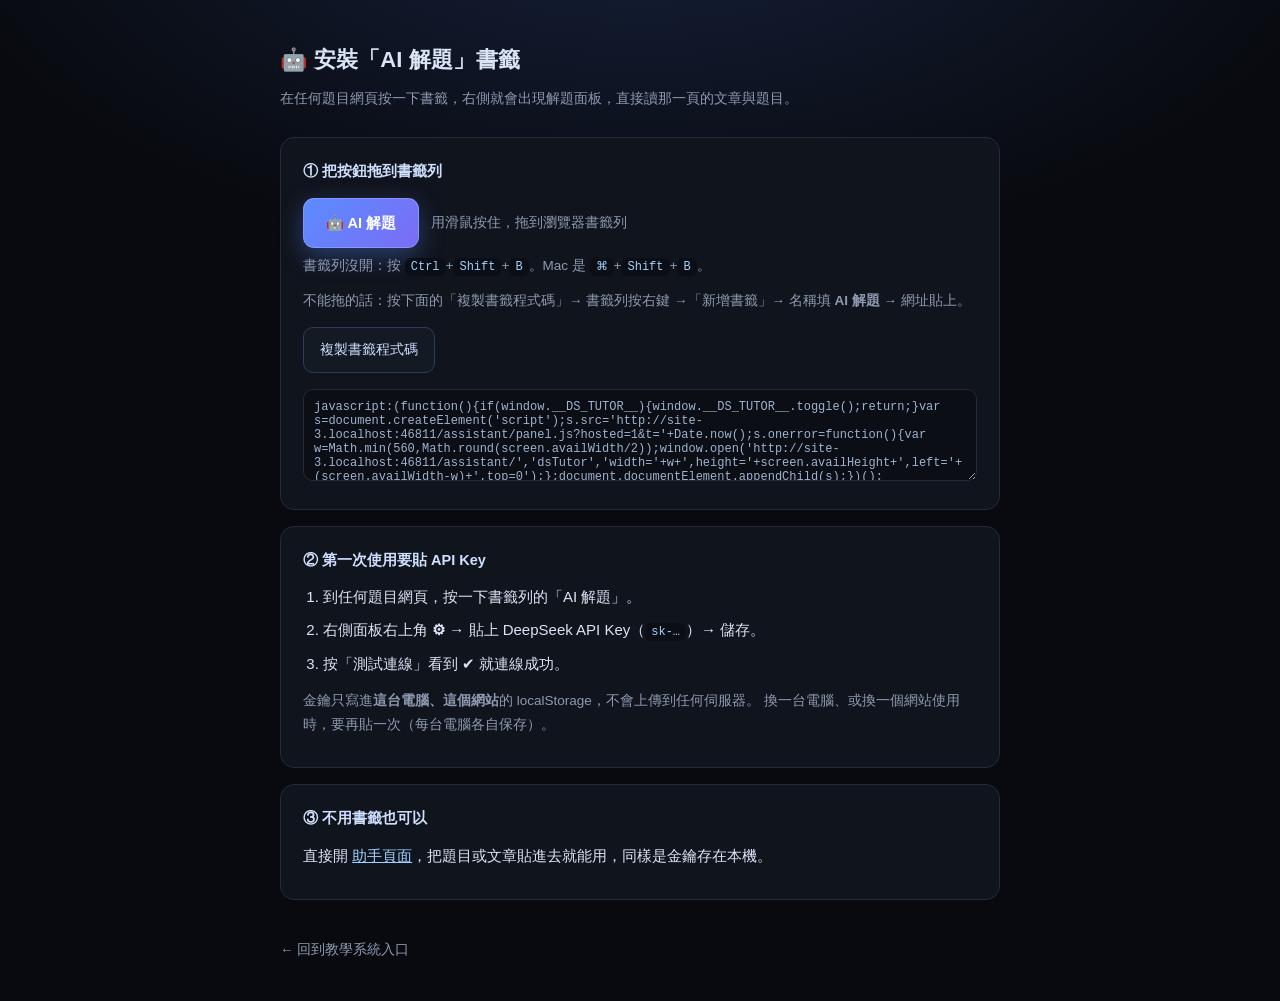
==== assistant/bookmark.html @ 1b5bcc29 "feat(assistant): 新增書籤安裝頁 /assistant/bookmark.html 產生 hosted 版 bookmarklet， 在任何題目網頁按一下就能在右側開啟面板（金鑰存在該" ====
<!doctype html>
<html lang="zh-Hant">
<head>
<meta charset="utf-8">
<meta name="viewport" content="width=device-width, initial-scale=1">
<title>安裝書籤小工具｜AI 學習助手</title>
<meta name="description" content="把 AI 學習助手變成書籤：在任何題目網頁按一下，右側就出現解題面板。">
<link rel="icon" href="data:image/svg+xml,%3Csvg xmlns='http://www.w3.org/2000/svg' viewBox='0 0 100 100'%3E%3Ctext y='.9em' font-size='90'%3E%F0%9F%A4%96%3C/text%3E%3C/svg%3E">
<style>
  :root { color-scheme: dark; }
  * { box-sizing: border-box; }
  body {
    margin: 0; min-height: 100vh; padding: 40px 20px;
    background: radial-gradient(1200px 600px at 50% -10%, #16203a 0%, #080a0f 60%);
    color: #dbe4f5;
    font: 400 15px/1.8 -apple-system, "Segoe UI", "Microsoft JhengHei", "PingFang TC", "Noto Sans TC", sans-serif;
  }
  .wrap { max-width: 720px; margin: 0 auto; }
  h1 { font-size: 22px; margin: 0 0 6px; letter-spacing: .01em; }
  .sub { color: #8e9ab1; margin: 0 0 26px; font-size: 14px; }
  .card {
    background: #10141d; border: 1px solid #232a38; border-radius: 14px;
    padding: 20px 22px; margin-bottom: 16px;
  }
  h2 { font-size: 14.5px; margin: 0 0 10px; color: #cfe0ff; }
  p { margin: 0 0 10px; }
  .muted { color: #8e9ab1; font-size: 13.5px; }
  .bm-row { display: flex; align-items: center; gap: 12px; flex-wrap: wrap; margin: 14px 0 6px; }
  .bm {
    display: inline-flex; align-items: center; gap: 8px;
    padding: 11px 22px; border-radius: 11px; text-decoration: none;
    background: linear-gradient(135deg, #5b8cff, #7b6cf6); color: #fff;
    font-weight: 700; font-size: 14.5px; box-shadow: 0 8px 24px rgba(91,140,255,.35);
    cursor: grab; border: 1px solid rgba(255,255,255,.18);
  }
  .bm:active { cursor: grabbing; }
  code, textarea {
    font-family: ui-monospace, Consolas, monospace; font-size: 12px;
  }
  code { background: #0b0e14; padding: 2px 6px; border-radius: 6px; color: #9fd0ff; }
  ol { padding-left: 20px; margin: 8px 0 0; }
  li { margin-bottom: 6px; }
  button.copy {
    padding: 10px 16px; border-radius: 10px; border: 1px solid #2f3d58;
    background: #141a24; color: #cfe0ff; font: inherit; font-size: 13.5px; cursor: pointer;
  }
  button.copy:hover { border-color: #5b8cff; }
  textarea {
    width: 100%; height: 92px; margin-top: 10px; padding: 10px; border-radius: 10px;
    background: #0b0e14; color: #9fb3d0; border: 1px solid #232a38; resize: vertical;
  }
  .back { display: inline-block; margin-top: 22px; color: #8e9ab1; text-decoration: none; font-size: 13.5px; }
  .back:hover { color: #cfe0ff; }
</style>
</head>
<body>
<div class="wrap">
  <h1>🤖 安裝「AI 解題」書籤</h1>
  <p class="sub">在任何題目網頁按一下書籤，右側就會出現解題面板，直接讀那一頁的文章與題目。</p>

  <div class="card">
    <h2>① 把按鈕拖到書籤列</h2>
    <div class="bm-row">
      <a class="bm" id="bm" href="#">🤖 AI 解題</a>
      <span class="muted">用滑鼠按住，拖到瀏覽器書籤列</span>
    </div>
    <p class="muted">書籤列沒開：按 <code>Ctrl</code>+<code>Shift</code>+<code>B</code>。Mac 是 <code>⌘</code>+<code>Shift</code>+<code>B</code>。</p>
    <p class="muted">不能拖的話：按下面的「複製書籤程式碼」→ 書籤列按右鍵 →「新增書籤」→ 名稱填 <b>AI 解題</b> → 網址貼上。</p>
    <div class="bm-row">
      <button class="copy" id="copy">複製書籤程式碼</button>
      <span class="muted" id="copied"></span>
    </div>
    <textarea id="code" readonly spellcheck="false"></textarea>
  </div>

  <div class="card">
    <h2>② 第一次使用要貼 API Key</h2>
    <ol>
      <li>到任何題目網頁，按一下書籤列的「AI 解題」。</li>
      <li>右側面板右上角 <b>⚙</b> → 貼上 DeepSeek API Key（<code>sk-…</code>）→ 儲存。</li>
      <li>按「測試連線」看到 ✔ 就連線成功。</li>
    </ol>
    <p class="muted" style="margin-top:12px">
      金鑰只寫進<b>這台電腦、這個網站</b>的 localStorage，不會上傳到任何伺服器。
      換一台電腦、或換一個網站使用時，要再貼一次（每台電腦各自保存）。
    </p>
  </div>

  <div class="card">
    <h2>③ 不用書籤也可以</h2>
    <p>直接開 <a href="./" style="color:#9fd0ff">助手頁面</a>，把題目或文章貼進去就能用，同樣是金鑰存在本機。</p>
  </div>

  <a class="back" href="../">← 回到教學系統入口</a>
</div>

<script>
(function () {
  var BASE = location.href.replace(/[^/]*$/, '');
  var CODE = "javascript:(function(){" +
    "if(window.__DS_TUTOR__){window.__DS_TUTOR__.toggle();return;}" +
    "var s=document.createElement('script');" +
    "s.src='" + BASE + "panel.js?hosted=1&t='+Date.now();" +
    "s.onerror=function(){" +
      "var w=Math.min(560,Math.round(screen.availWidth/2));" +
      "window.open('" + BASE + "','dsTutor','width='+w+',height='+screen.availHeight+',left='+(screen.availWidth-w)+',top=0');" +
    "};" +
    "document.documentElement.appendChild(s);})();";

  document.getElementById('bm').setAttribute('href', CODE);
  document.getElementById('code').value = CODE;

  document.getElementById('copy').onclick = function () {
    var ta = document.getElementById('code');
    ta.select();
    ta.setSelectionRange(0, 99999);
    var done = function () { document.getElementById('copied').textContent = '已複製 ✓'; };
    if (navigator.clipboard && navigator.clipboard.writeText) {
      navigator.clipboard.writeText(CODE).then(done, function () { document.execCommand('copy'); done(); });
    } else {
      document.execCommand('copy'); done();
    }
  };
})();
</script>
</body>
</html>
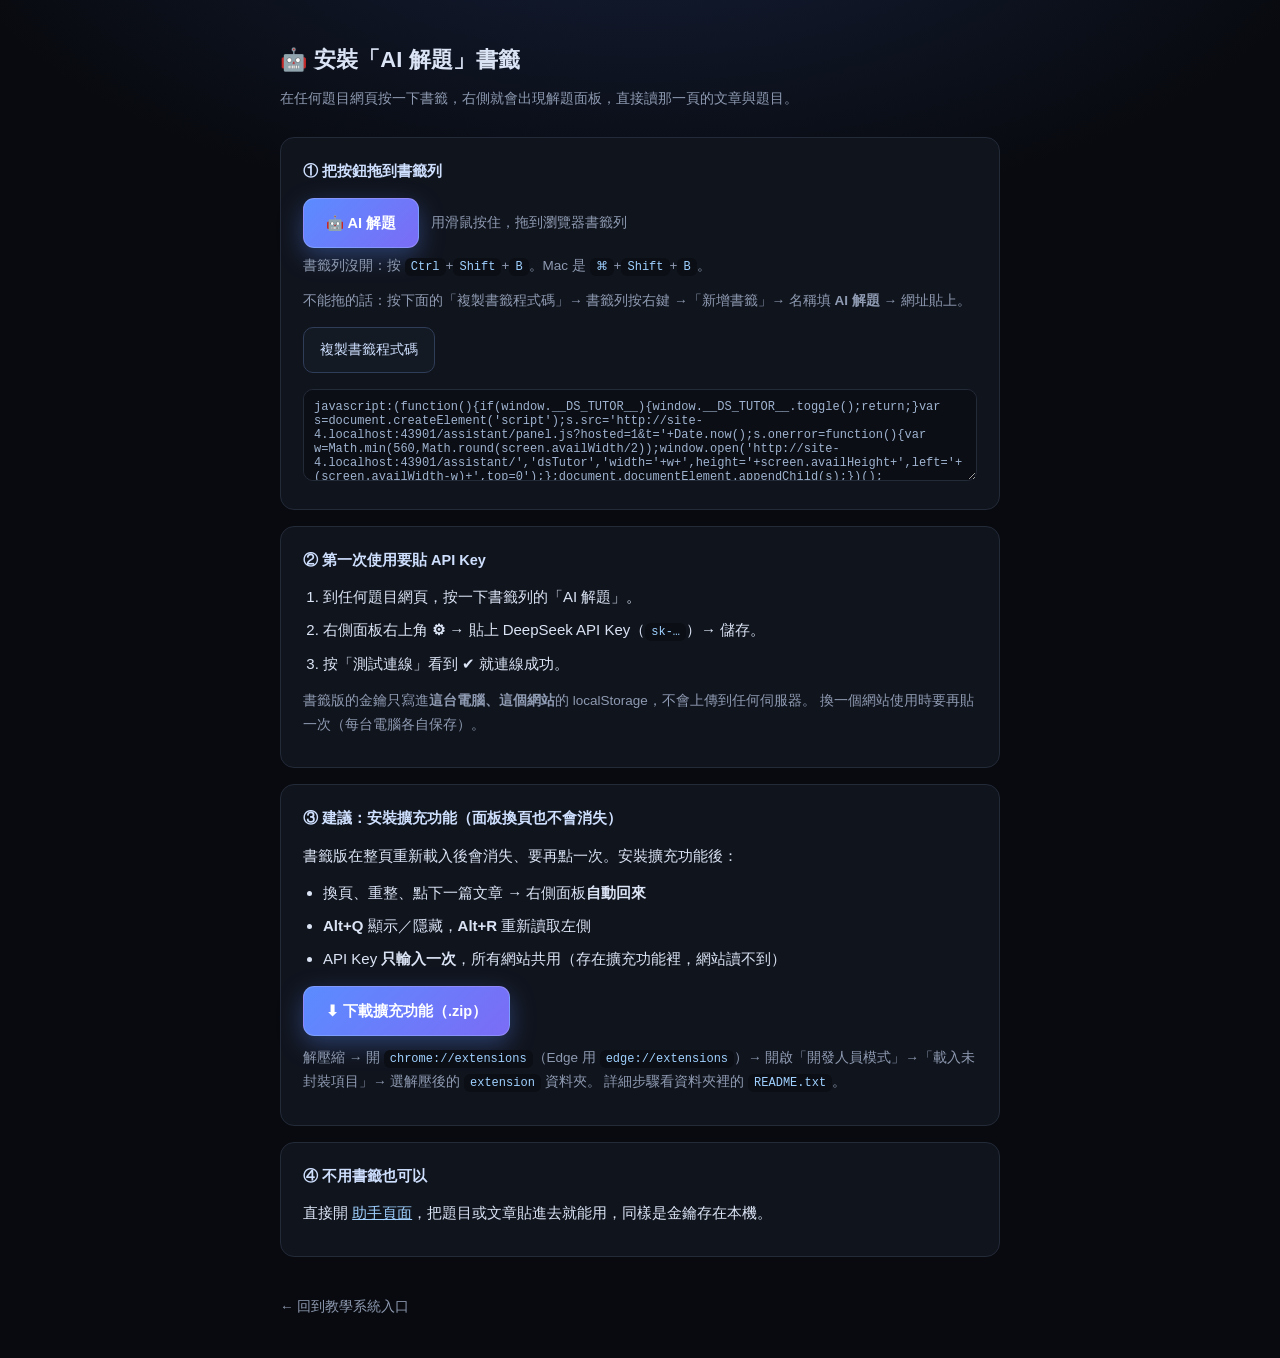
==== commit 06451a89: "feat(assistant): 瀏覽器擴充功能（面板常駐、Alt+Q、金鑰一次輸入） - 新增 assistant/extension/：MV3 擴充功能，content script 在每個頁面自" ====
--- a/assistant/bookmark.html
+++ b/assistant/bookmark.html
@@ -81,13 +81,31 @@
       <li>按「測試連線」看到 ✔ 就連線成功。</li>
     </ol>
     <p class="muted" style="margin-top:12px">
-      金鑰只寫進<b>這台電腦、這個網站</b>的 localStorage，不會上傳到任何伺服器。
-      換一台電腦、或換一個網站使用時，要再貼一次（每台電腦各自保存）。
+      書籤版的金鑰只寫進<b>這台電腦、這個網站</b>的 localStorage，不會上傳到任何伺服器。
+      換一個網站使用時要再貼一次（每台電腦各自保存）。
     </p>
   </div>
 
   <div class="card">
-    <h2>③ 不用書籤也可以</h2>
+    <h2>③ 建議：安裝擴充功能（面板換頁也不會消失）</h2>
+    <p>書籤版在整頁重新載入後會消失、要再點一次。安裝擴充功能後：</p>
+    <ul style="margin:8px 0 12px;padding-left:20px">
+      <li>換頁、重整、點下一篇文章 → 右側面板<b>自動回來</b></li>
+      <li><b>Alt+Q</b> 顯示／隱藏，<b>Alt+R</b> 重新讀取左側</li>
+      <li>API Key <b>只輸入一次</b>，所有網站共用（存在擴充功能裡，網站讀不到）</li>
+    </ul>
+    <div class="bm-row">
+      <a class="bm" href="https://joshua19683721.github.io/menu/assistant/ai-tutor-extension.zip">⬇ 下載擴充功能（.zip）</a>
+    </div>
+    <p class="muted" style="margin-top:10px">
+      解壓縮 → 開 <code>chrome://extensions</code>（Edge 用 <code>edge://extensions</code>）→
+      開啟「開發人員模式」→「載入未封裝項目」→ 選解壓後的 <code>extension</code> 資料夾。
+      詳細步驟看資料夾裡的 <code>README.txt</code>。
+    </p>
+  </div>
+
+  <div class="card">
+    <h2>④ 不用書籤也可以</h2>
     <p>直接開 <a href="./" style="color:#9fd0ff">助手頁面</a>，把題目或文章貼進去就能用，同樣是金鑰存在本機。</p>
   </div>
 
